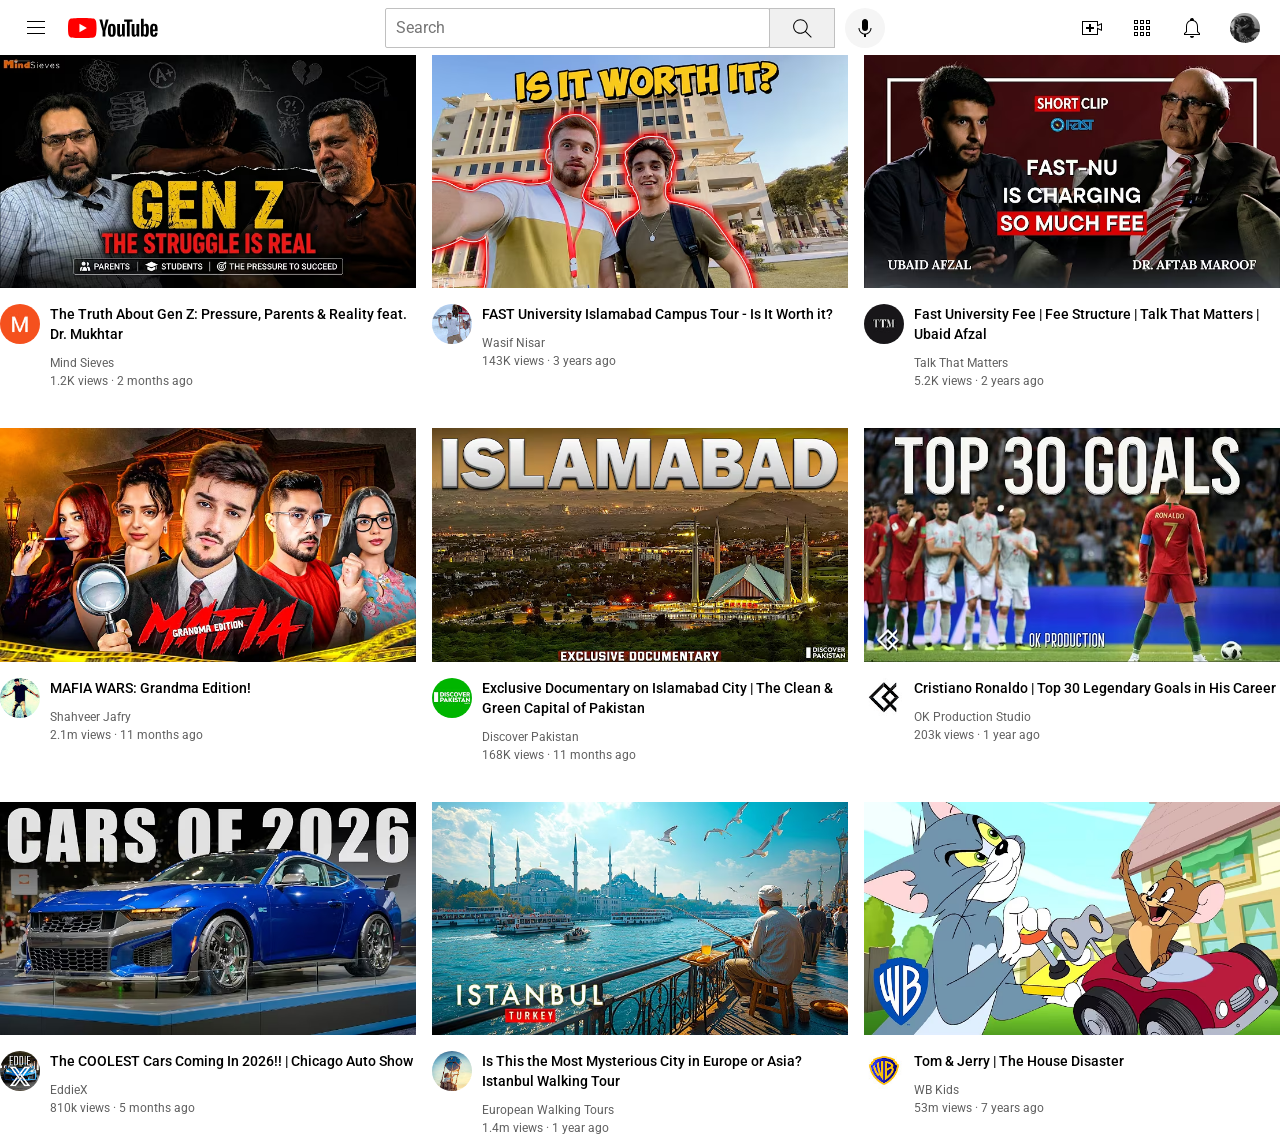
==== Final-Project/youtube.html @ 2e14cc32 "minor" ====
<!DOCTYPE html>
<html>
    <head>
          <title>Youtube.com</title>
<link rel="preconnect" href="https://fonts.googleapis.com">
<link rel="preconnect" href="https://fonts.gstatic.com" crossorigin>
<link href="https://fonts.googleapis.com/css2?family=Roboto:ital,wght@0,100..900;1,100..900&display=swap" rel="stylesheet">
<link rel="stylesheet" href="styles/general.css">
<link rel="stylesheet" href="styles/video.css">
<link rel="stylesheet" href="styles/header.css">
    </head>
    <body>
        <div class="header">
            <div class="left-section">
                <img class="hamburger-menue" src="Icons/hamburger-menu.svg">
                <img class="youtube-logo" src="Icons/youtube-logo.svg">
            </div>

            <div class="middle-section">
                <input class="searchbar" type="text" placeholder="Search">
                <button class="search-button">
                    <img class="search-icon" src="Icons/search.svg">
                </button>
                <button class="voice-button"> 
                    <img class="voice-icon" src="Icons/voice-search-icon.svg">
                </button>
            </div>
            <div class="right-section">
                <img class="upload" src="Icons/upload.svg">
                <img class="apps" src="Icons/youtube-apps.svg">
                <img class="notifications" src="Icons/notifications.svg">
                <img class="dp" src="Icons/mychannel.jpg">
            </div>
        </div>

        
        <div class="video-grid">

            <div class="video-preview">
            <div class="thumbnail-row">
                <img class="picture" src="thumbnails/thumbnail1.avif">
            </div>
            <div class="video-info-grid">
                <div class="channel-picture">
                    <img class="profile-picture" src="thumbnails/sirsite.jpg">
                </div>
                <div class="video-info">
        <p class="video-title">
        The Truth About Gen Z: Pressure, Parents & Reality feat. Dr. Mukhtar
        </p>
        <p class="video-author">
            Mind Sieves
        </p>
        <p class="video-stats">
            1.2K views &#183; 2 months ago
        </p>   
                </div>
            </div>
        </div>



        <div class="video-preview">
            <div class="thumbnail-row2">
                 <img class="picture" src="thumbnails/thumbnail2.avif">
            </div>
            <div class="video-info-grid">
                <div class="channel2-picture">
                    <img class="profile-picture2" src="thumbnails/vloggersite.jpg">
                </div>
                <div class="video-info2">
        <p class="video-title">
            FAST University Islamabad Campus Tour - Is It Worth it?
        </p>
        <p class="video-authorr">
            Wasif Nisar
        </p>
        <p class="video-statss">
            143K views &#183; 3 years ago
        </p> 
            </div>
        </div>
        </div>



        <div class="video-preview">
            <div class="thumbnail-row">
                <img class="picture" src="thumbnails/thumbnail3.avif">
            </div>
            <div class="video-info-grid">
                <div class="channel-picture">
                    <img class="profile-picture" src="thumbnails/talksite.jpg">
                </div>
                <div class="video-info">
        <p class="video-title">
        Fast University Fee | Fee Structure | Talk That Matters | Ubaid Afzal
        </p>
        <p class="video-author">
            Talk That Matters
        </p>
        <p class="video-stats">
            5.2K views &#183; 2 years ago
        </p>   
                </div>
            </div>
        </div>



        <div class="video-preview">
            <div class="thumbnail-row2">
                 <img class="picture" src="thumbnails/thumbnail4.avif">
            </div>
            <div class="video-info-grid">
                <div class="channel2-picture">
                    <img class="profile-picture2" src="thumbnails/shavsite.jpg">
                </div>
                <div class="video-info2">
        <p class="video-title">
            MAFIA WARS: Grandma Edition!
        </p>
        <p class="video-authorr">
            Shahveer Jafry
        </p>
        <p class="video-statss">
            2.1m views &#183; 11 months ago
        </p> 
            </div>
        </div>
        </div>



        <div class="video-preview">
            <div class="thumbnail-row">
                <img class="picture" src="thumbnails/thumbnail5.avif">
            </div>
            <div class="video-info-grid">
                <div class="channel-picture">
                    <img class="profile-picture" src="thumbnails/discoversite.jpg">
                </div>
                <div class="video-info">
        <p class="video-title">
            Exclusive Documentary on Islamabad City | The Clean & Green Capital of Pakistan
        </p>
        <p class="video-author">
            Discover Pakistan
        </p>
        <p class="video-stats">
            168K views &#183; 11 months ago
        </p>   
                </div>
            </div>
        </div>



        <div class="video-preview">
            <div class="thumbnail-row2">
                 <img class="picture" src="thumbnails/thumbnail6.avif">
            </div>
            <div class="video-info-grid">
                <div class="channel2-picture">
                    <img class="profile-picture2" src="thumbnails/cr7site.jpg">
                </div>
                <div class="video-info2">
        <p class="video-title">
            Cristiano Ronaldo | Top 30 Legendary Goals in His Career 
        </p>
        <p class="video-authorr">
            OK Production Studio
        </p>
        <p class="video-statss">
            203k views &#183; 1 year ago
        </p> 
            </div>
        </div>
        </div>



        <div class="video-preview">
            <div class="thumbnail-row2">
                 <img class="picture" src="thumbnails/thumbnail7.avif">
            </div>
            <div class="video-info-grid">
                <div class="channel1-picture">
                    <img class="profile-picture2" src="thumbnails/carsite.jpg">
                </div>
                <div class="video-info">
        <p class="video-title">
            The COOLEST Cars Coming In 2026!! | Chicago Auto Show
        </p>
        <p class="video-author">
            EddieX
        </p>
        <p class="video-stats">
            810k views &#183; 5 months ago
        </p> 
            </div>
        </div>
        </div>




        <div class="video-preview">
            <div class="thumbnail-row2">
                 <img class="picture" src="thumbnails/thumbnail8.avif">
            </div>
            <div class="video-info-grid">
                <div class="channel1-picture">
                    <img class="profile-picture2" src="thumbnails/turksite.jpg">
                </div>
                <div class="video-info">
        <p class="video-title">
            Is This the Most Mysterious City in Europe or Asia? Istanbul Walking Tour
        </p>
        <p class="video-author">
            European Walking Tours
        </p>
        <p class="video-stats">
            1.4m views &#183; 1 year ago
        </p> 
            </div>
        </div>
        </div>




        
        <div class="video-preview">
            <div class="thumbnail-row2">
                 <img class="picture" src="thumbnails/thumbnail9.avif">
            </div>
            <div class="video-info-grid">
                <div class="channel1-picture">
                    <img class="profile-picture2" src="thumbnails/tomjerrysite.jpg">
                </div>
                <div class="video-info">
        <p class="video-title">
            Tom & Jerry | The House Disaster 
        </p>
        <p class="video-author">
            WB Kids
        </p>
        <p class="video-stats">
            53m views &#183; 7 years ago
        </p> 
            </div>
        </div>
        </div>

        </div>
    </body>
</html>
---- Final-Project/styles/general.css ----
p {
                font-family: Roboto, Arial;
                margin-top: 0;
                margin-bottom: 0;

            }   
            body {
                margin: 0;
            }
---- Final-Project/styles/video.css ----
.picture {
                width: 100%;
            } 
            .video-title {
                margin-top: 0;
                font-size: 14px;
                font-weight: 500;
                line-height: 20px;
                margin-bottom: 12px;
            }
            .profile-picture {
                width: 40px;
                border-radius: 50px;
            }
            .thumbnail-row {
                margin-bottom: 12px;
            }
            .video-author,.video-stats {
                font-size: 12px;
                color: rgb(96,96,96);
            }
            .video-author {
                margin-bottom: 4px;
            }
            .video-info-grid {
                display: grid;
                grid-template-columns: 50px 1fr;
            }


            
            .profile-picture2 {
                border-radius: 50px;
                width:40px;
            }
            .video-authorr, .video-statss {
                font-size: 12px;
                color: rgb(96,96,96);
            }
            .thumbnail-row2 {
                margin-bottom: 12px;
            }
            .video-authorr {
                margin-bottom: 4px;
            }
            .video-grid {
                display: grid;
                grid-template-columns: 1fr 1fr 1fr;
                column-gap: 16px;
                row-gap: 40px;
            }
---- Final-Project/styles/header.css ----
.header {
    height: 55px;
    display: flex;
    flex-direction: row;
    justify-content: space-between;
}
.left-section {
    align-items: center;
    display: flex;
}
.hamburger-menue {
    height: 24px;
    margin-left: 24px;
    margin-right: 20px;
}
.youtube-logo {
    height: 20px;
}
.middle-section {
    flex: 1;
    margin-left: 70px;
    margin-right: 38px;
    max-width: 500px;
    display: flex;
    align-items: center;
}
.search-button {
    height:40px;
    width:66px;
    background-color: rgb(240 240 240);
    border-width: 1px;
    border-style: solid;
    border-color: rgb(192 192 192);
    margin-left: -1px;
    margin-right: 10px;
}
.search-icon {
    height: 25px;
    margin-top: 4px;
}
.voice-button {
    height: 40px;
    width: 40px;
    border-radius: 20px;
    border: none;
    background-color: rgb(245, 245, 245);
}
.voice-icon {
    height: 24px;
    margin-top: 4px;
}
.searchbar {
    flex: 1;
    height: 36px;
    font-size: 16px;
    padding-left: 10px;
    border-width: 1px;
    border-style: solid;
    border-color: rgb(192 192 192);
    border-radius: 2px;
    box-shadow: inset 1px 2px 3px rgba(0 0 0 0.05);
    width: 0;
}
.searchbar::placeholder {
    font-family: Roboto,Arial;
    font-size: 16px;
}
.right-section {
    width: 180px;
    display: flex;
    align-items: center;
    justify-content: space-between;
    margin-right: 20px;
    flex-shrink: 0;
}
.upload {
    height: 24px;
}
.apps {
    height: 24px;
}
.notifications {
    height: 24px;
}
.dp {
    border-radius: 15px;
    height: 30px;
    width: 30px;
}
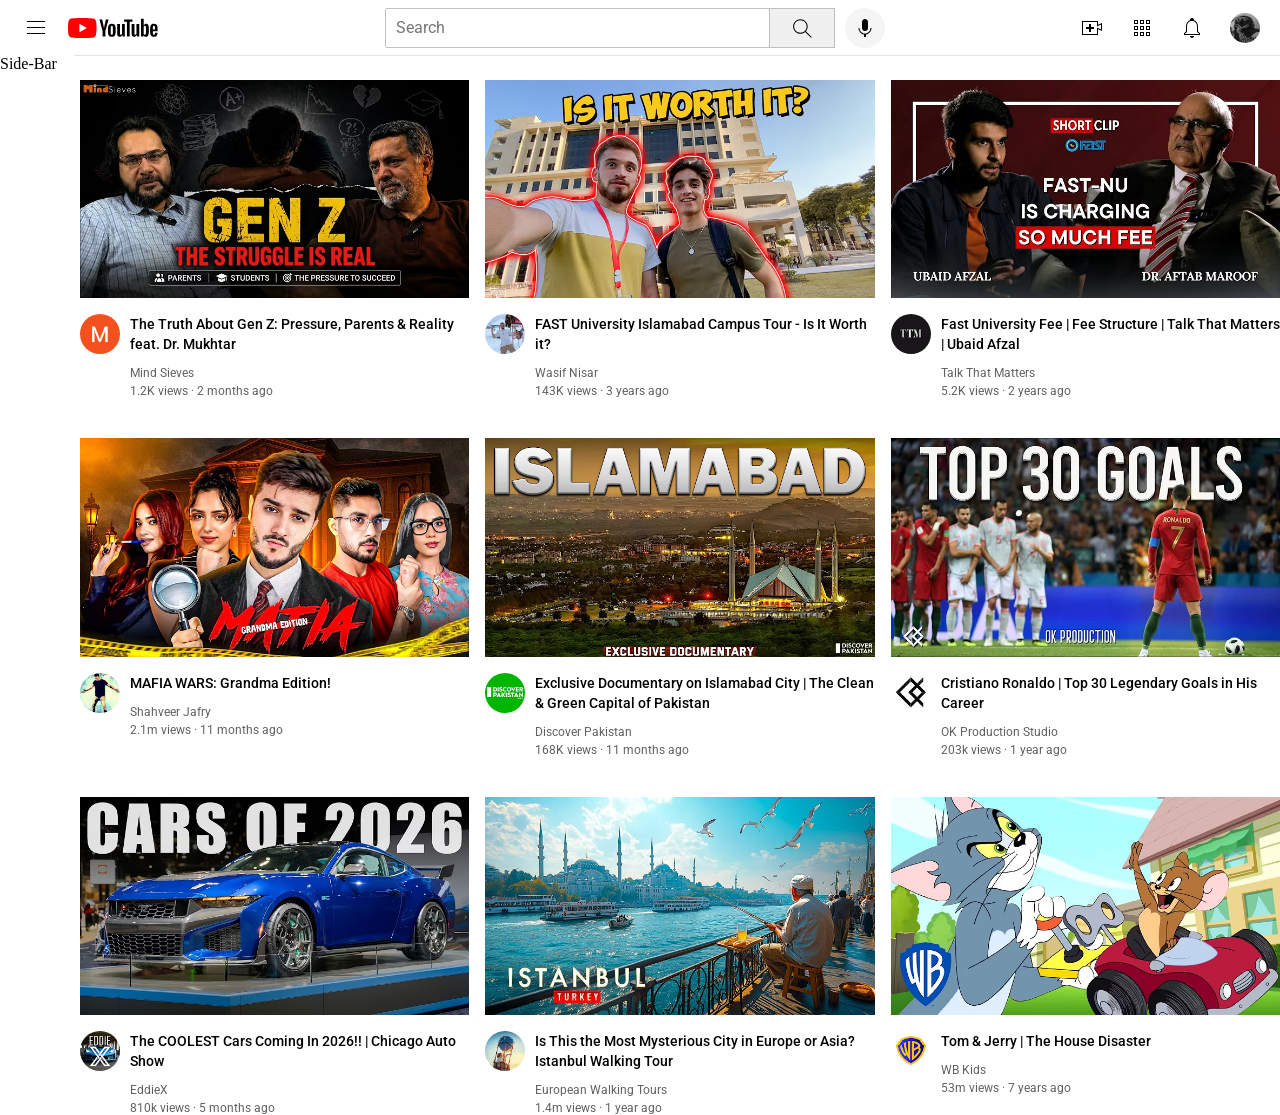
==== commit 1d9c9586: "update" ====
--- a/Final-Project/youtube.html
+++ b/Final-Project/youtube.html
@@ -8,6 +8,7 @@
 <link rel="stylesheet" href="styles/general.css">
 <link rel="stylesheet" href="styles/video.css">
 <link rel="stylesheet" href="styles/header.css">
+<link rel="stylesheet" href="styles/side-bar.css">
     </head>
     <body>
         <div class="header">
@@ -33,6 +34,11 @@
             </div>
         </div>
 
+        <div class="sidebar">Side-Bar
+
+
+        </div>
+
         
         <div class="video-grid">
 
@@ -257,3 +263,5 @@
     </body>
 </html>
 
+
+
--- a/Final-Project/styles/general.css
+++ b/Final-Project/styles/general.css
@@ -6,4 +6,6 @@
             }   
             body {
                 margin: 0;
+                padding-top: 80px;
+                padding-left: 80px;
             }
--- a/Final-Project/styles/header.css
+++ b/Final-Project/styles/header.css
@@ -3,6 +3,15 @@
     display: flex;
     flex-direction: row;
     justify-content: space-between;
+    position: fixed;
+    top: 0px;
+    left: 0px;
+    right: 0px;
+    background-color: white;
+    border-bottom-width: 1px;
+    border-bottom-style: solid;
+    border-bottom-color: rgb(228, 228, 228);
+
 }
 .left-section {
     align-items: center;
@@ -86,4 +95,5 @@
     border-radius: 15px;
     height: 30px;
     width: 30px;
-}+}
+
--- a/Final-Project/styles/side-bar.css
+++ b/Final-Project/styles/side-bar.css
@@ -0,0 +1,9 @@
+.sidebar {
+    position: fixed;
+    left: 0px;
+    bottom: 0px;
+    top: 55px;
+    background-color: white;
+    width:74px;
+
+}
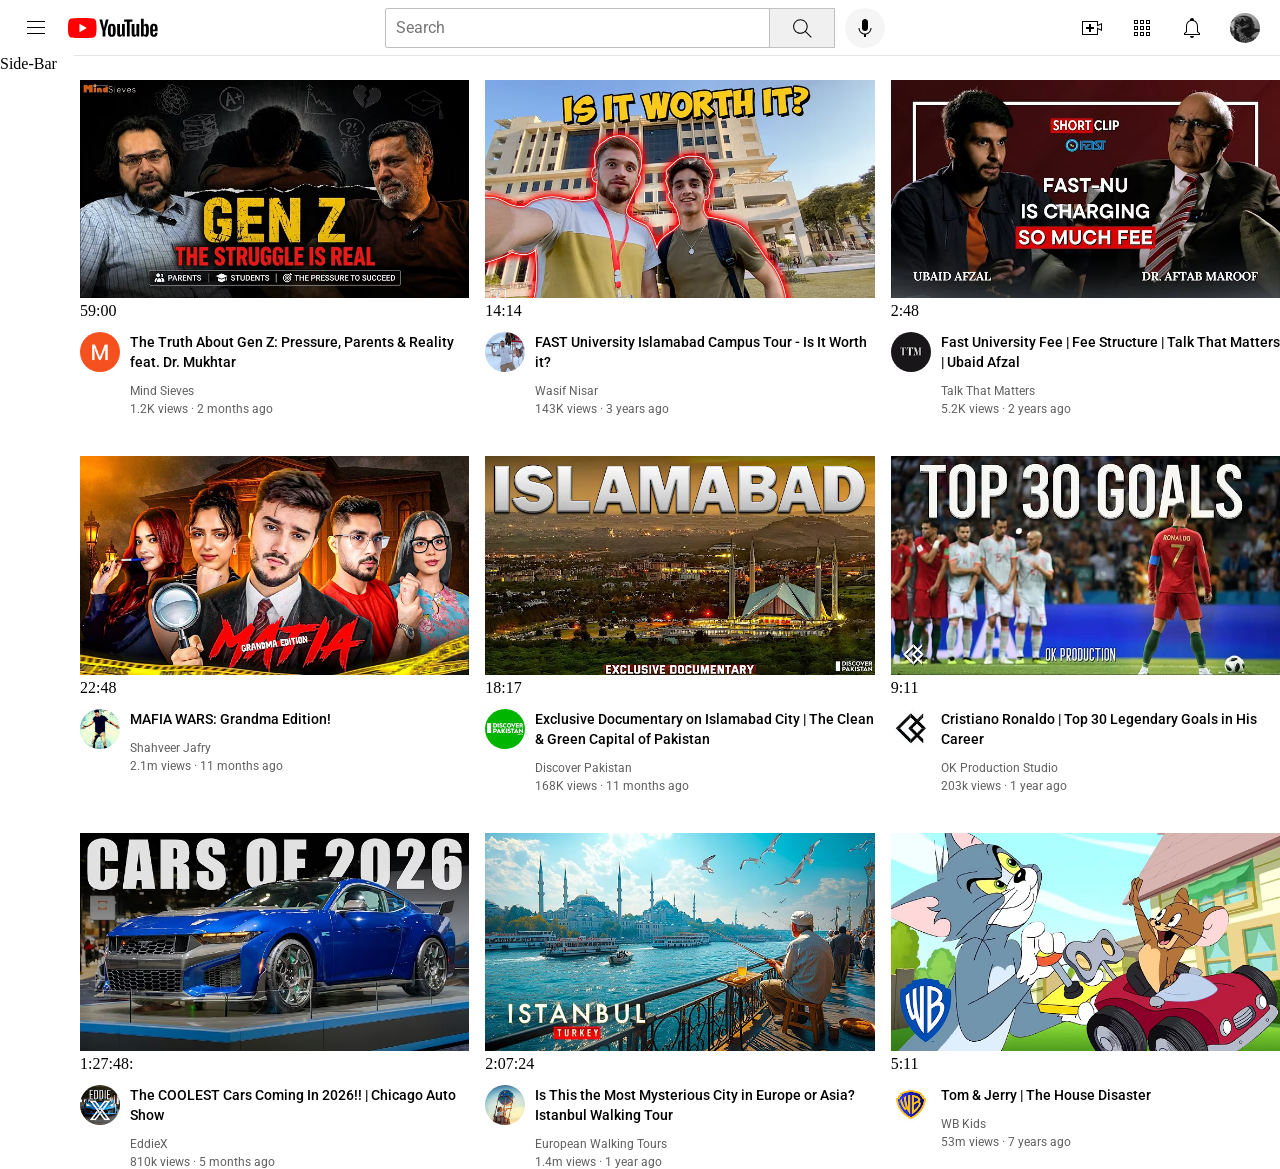
==== commit 373fb21c: "divs for timeline" ====
--- a/Final-Project/youtube.html
+++ b/Final-Project/youtube.html
@@ -45,6 +45,7 @@
             <div class="video-preview">
             <div class="thumbnail-row">
                 <img class="picture" src="thumbnails/thumbnail1.avif">
+                <div class="video-time">59:00</div>
             </div>
             <div class="video-info-grid">
                 <div class="channel-picture">
@@ -69,6 +70,7 @@
         <div class="video-preview">
             <div class="thumbnail-row2">
                  <img class="picture" src="thumbnails/thumbnail2.avif">
+                 <div class="video-time">14:14</div>
             </div>
             <div class="video-info-grid">
                 <div class="channel2-picture">
@@ -93,6 +95,7 @@
         <div class="video-preview">
             <div class="thumbnail-row">
                 <img class="picture" src="thumbnails/thumbnail3.avif">
+                <div class="video-time">2:48</div>
             </div>
             <div class="video-info-grid">
                 <div class="channel-picture">
@@ -117,6 +120,7 @@
         <div class="video-preview">
             <div class="thumbnail-row2">
                  <img class="picture" src="thumbnails/thumbnail4.avif">
+                 <div class="video-time">22:48</div>
             </div>
             <div class="video-info-grid">
                 <div class="channel2-picture">
@@ -141,6 +145,7 @@
         <div class="video-preview">
             <div class="thumbnail-row">
                 <img class="picture" src="thumbnails/thumbnail5.avif">
+                <div class="video-time">18:17</div>
             </div>
             <div class="video-info-grid">
                 <div class="channel-picture">
@@ -165,6 +170,7 @@
         <div class="video-preview">
             <div class="thumbnail-row2">
                  <img class="picture" src="thumbnails/thumbnail6.avif">
+                 <div class="video-time">9:11</div>
             </div>
             <div class="video-info-grid">
                 <div class="channel2-picture">
@@ -189,6 +195,7 @@
         <div class="video-preview">
             <div class="thumbnail-row2">
                  <img class="picture" src="thumbnails/thumbnail7.avif">
+                 <div class="video-time">1:27:48:</div>
             </div>
             <div class="video-info-grid">
                 <div class="channel1-picture">
@@ -214,6 +221,7 @@
         <div class="video-preview">
             <div class="thumbnail-row2">
                  <img class="picture" src="thumbnails/thumbnail8.avif">
+                 <div class="video-time">2:07:24</div>
             </div>
             <div class="video-info-grid">
                 <div class="channel1-picture">
@@ -240,6 +248,7 @@
         <div class="video-preview">
             <div class="thumbnail-row2">
                  <img class="picture" src="thumbnails/thumbnail9.avif">
+                 <div class="video-time">5:11</div>
             </div>
             <div class="video-info-grid">
                 <div class="channel1-picture">
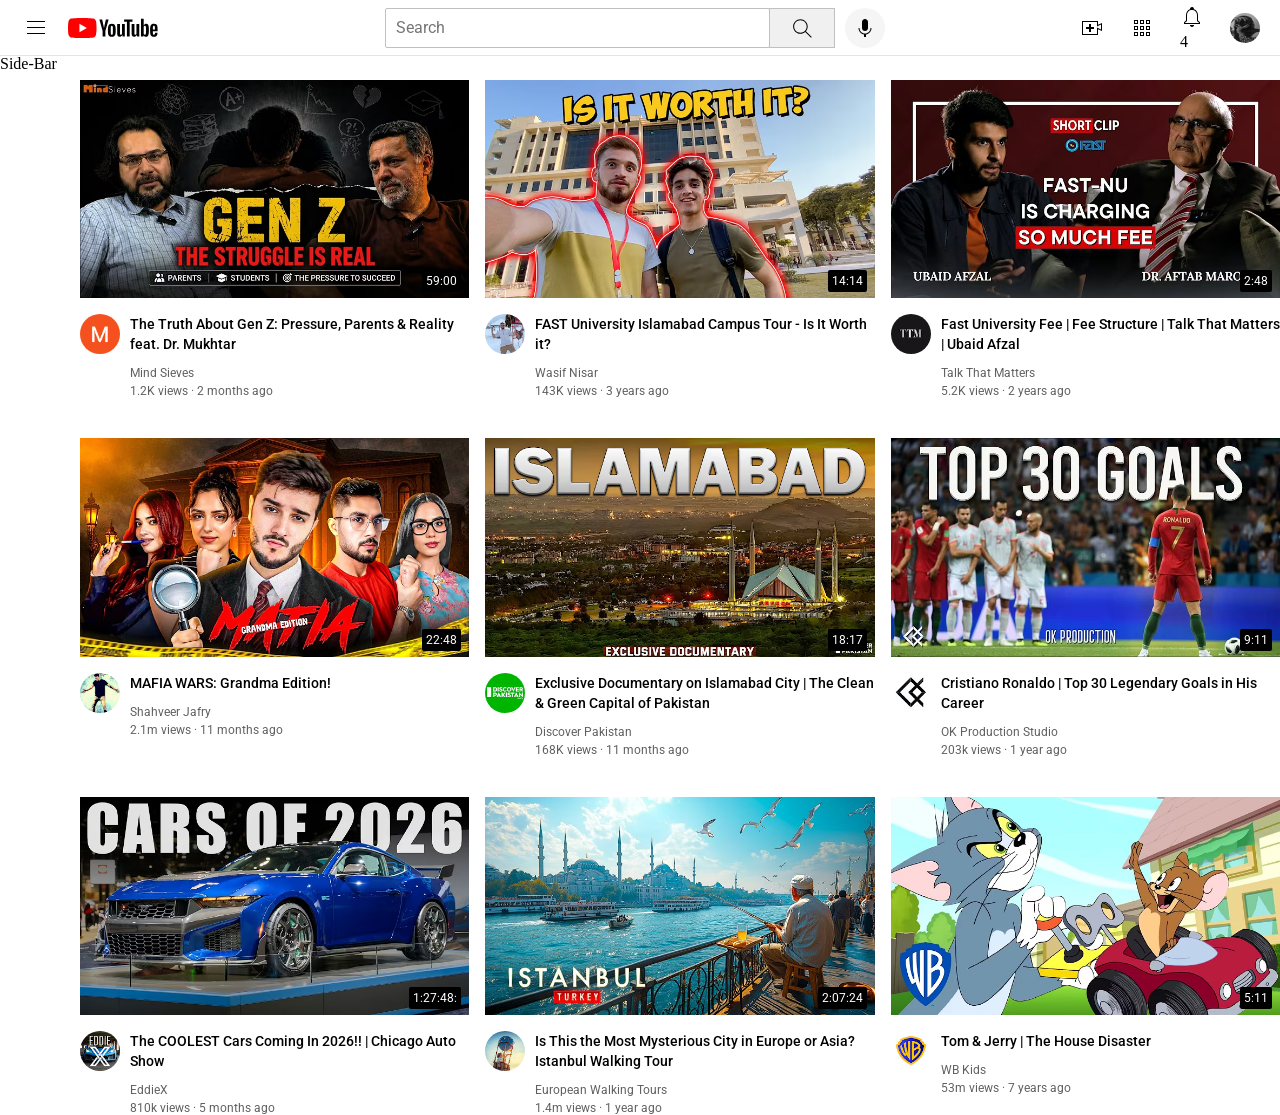
==== commit 7d627993: "div notification" ====
--- a/Final-Project/youtube.html
+++ b/Final-Project/youtube.html
@@ -29,7 +29,10 @@
             <div class="right-section">
                 <img class="upload" src="Icons/upload.svg">
                 <img class="apps" src="Icons/youtube-apps.svg">
-                <img class="notifications" src="Icons/notifications.svg">
+                <div class="notifications-icon-container">
+                    <img class="notifications" src="Icons/notifications.svg">
+                    <div class="notifications-count">4</div>
+                </div>
                 <img class="dp" src="Icons/mychannel.jpg">
             </div>
         </div>
--- a/Final-Project/styles/video.css
+++ b/Final-Project/styles/video.css
@@ -14,6 +14,7 @@
             }
             .thumbnail-row {
                 margin-bottom: 12px;
+                position: relative;
             }
             .video-author,.video-stats {
                 font-size: 12px;
@@ -28,7 +29,7 @@
             }
 
 
-            
+
             .profile-picture2 {
                 border-radius: 50px;
                 width:40px;
@@ -39,6 +40,7 @@
             }
             .thumbnail-row2 {
                 margin-bottom: 12px;
+                position: relative;
             }
             .video-authorr {
                 margin-bottom: 4px;
@@ -48,4 +50,19 @@
                 grid-template-columns: 1fr 1fr 1fr;
                 column-gap: 16px;
                 row-gap: 40px;
+            }
+            .video-time {
+                background-color: black;
+                color: white;
+                position: absolute;
+                bottom: 10px;
+                right: 8px;
+                font-family: Roboto,Arial;
+                font-size: 12px;
+                font-weight: 500px;
+                padding-left: 4px;
+                padding-right: 4px;
+                padding-top: 4px;
+                padding-bottom: 4px;
+                border-radius: 2px;
             }
--- a/Final-Project/styles/header.css
+++ b/Final-Project/styles/header.css
@@ -11,6 +11,7 @@
     border-bottom-width: 1px;
     border-bottom-style: solid;
     border-bottom-color: rgb(228, 228, 228);
+    z-index: 100;
 
 }
 .left-section {
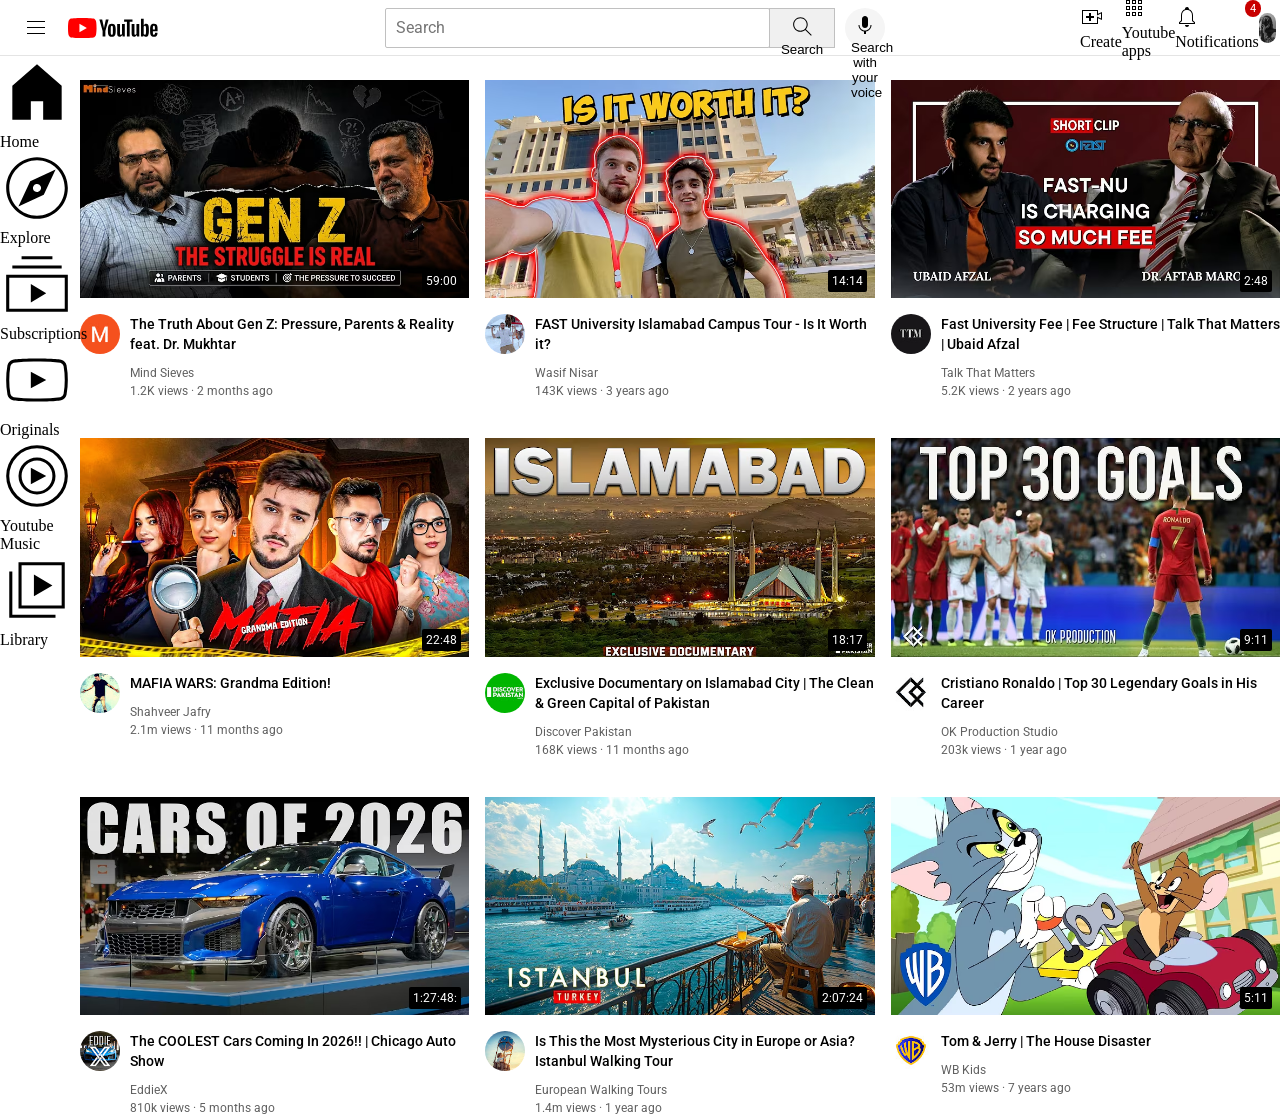
==== commit 2b661c96: "updates" ====
--- a/Final-Project/youtube.html
+++ b/Final-Project/youtube.html
@@ -21,25 +21,58 @@
                 <input class="searchbar" type="text" placeholder="Search">
                 <button class="search-button">
                     <img class="search-icon" src="Icons/search.svg">
+                    <div class="tooltip">Search</div>
                 </button>
                 <button class="voice-button"> 
                     <img class="voice-icon" src="Icons/voice-search-icon.svg">
+                    <div class="voice-tooltip">Search with your voice</div>
                 </button>
             </div>
             <div class="right-section">
-                <img class="upload" src="Icons/upload.svg">
-                <img class="apps" src="Icons/youtube-apps.svg">
+                <div class="upload-icon-container">
+                     <img class="upload" src="Icons/upload.svg">
+                     <div class="video-tooltip">Create</div>
+                </div>
+                <div class="apps-container">
+                    <img class="apps" src="Icons/youtube-apps.svg">
+                    <div class="video-tooltip">Youtube apps</div>
+                </div>
                 <div class="notifications-icon-container">
-                    <img class="notifications" src="Icons/notifications.svg">
+                    <div class="noti-container">
+                         <img class="notifications" src="Icons/notifications.svg">
+                         <div class="video-tooltip">Notifications</div>
+                    </div>
                     <div class="notifications-count">4</div>
                 </div>
                 <img class="dp" src="Icons/mychannel.jpg">
             </div>
         </div>
 
-        <div class="sidebar">Side-Bar
-
-
+        <div class="sidebar">
+            <div class="side-bar-link">
+                <img src="Icons/home.svg">
+                <div>Home</div>
+            </div>
+            <div class="side-bar-link">
+                <img src="Icons/explore.svg">
+                <div>Explore</div>
+            </div>
+            <div class="side-bar-link">
+                <img src="Icons/subscriptions.svg">
+                <div>Subscriptions</div>
+            </div>
+            <div class="side-bar-link">
+                <img src="Icons/originals.svg">
+                <div>Originals</div>
+            </div>
+            <div class="side-bar-link">
+                <img src="Icons/youtube-music.svg">
+                <div>Youtube Music</div>
+            </div>
+            <div class="side-bar-link">
+                <img src="Icons/library.svg">
+                <div>Library</div>
+            </div>
         </div>
 
         
--- a/Final-Project/styles/header.css
+++ b/Final-Project/styles/header.css
@@ -91,6 +91,24 @@
 }
 .notifications {
     height: 24px;
+
+}
+.notifications-icon-container {
+    position: relative;
+}
+.notifications-count {
+    position: absolute;
+    top: -5px;
+    right: -2px;
+    background-color: rgb(200, 0, 0);
+    color: white;
+    border-radius: 10px;
+    font-family: Roboto,Arial;
+    font-size: 11px;
+    padding-left: 5px;
+    padding-right: 5px;
+    padding-top: 2px;
+    padding-bottom: 2px;
 }
 .dp {
     border-radius: 15px;
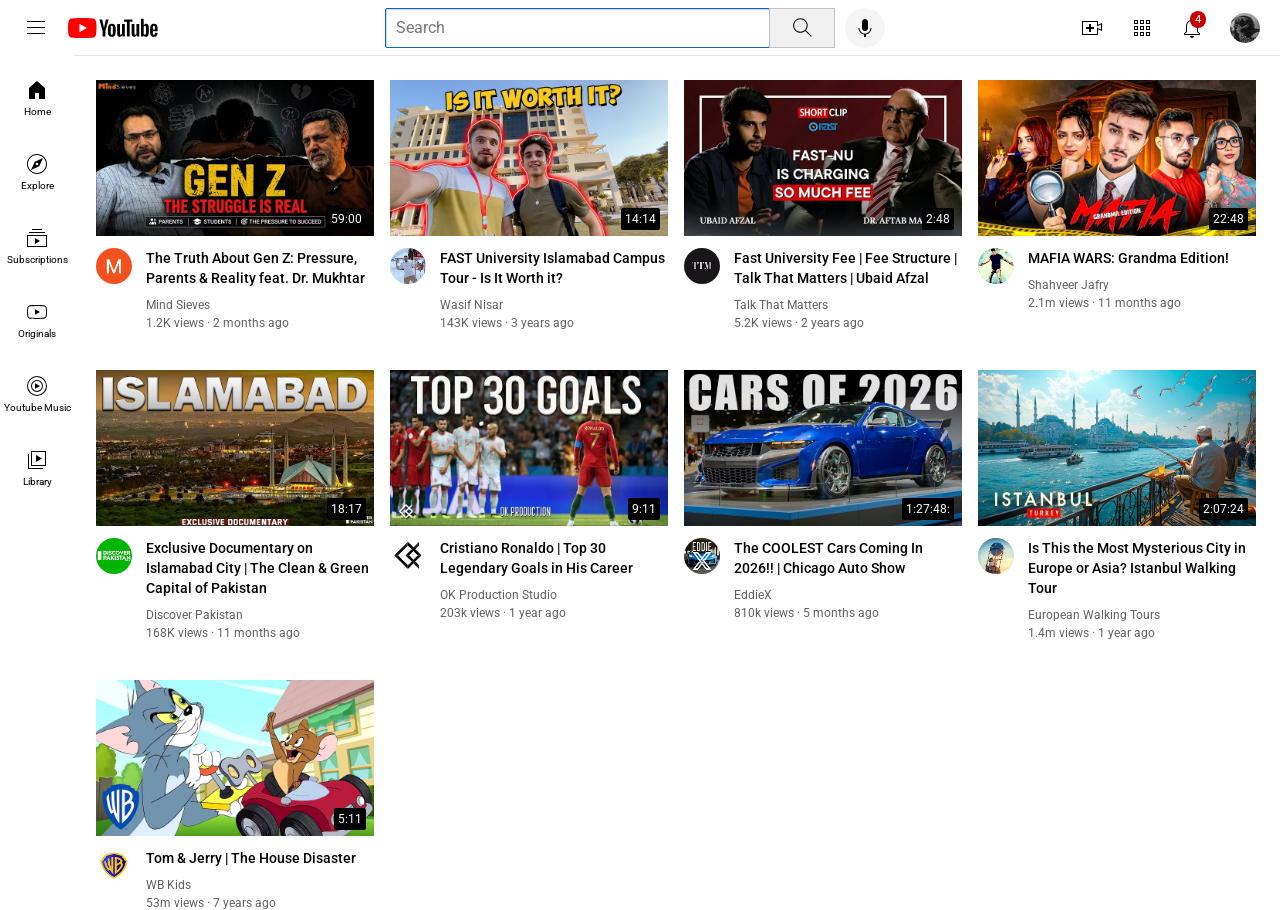
==== commit 185c4cd1: "minor" ====
--- a/Final-Project/youtube.html
+++ b/Final-Project/youtube.html
@@ -309,4 +309,3 @@
 </html>
 
 
-
--- a/Final-Project/styles/general.css
+++ b/Final-Project/styles/general.css
@@ -7,5 +7,7 @@
             body {
                 margin: 0;
                 padding-top: 80px;
-                padding-left: 80px;
+                padding-left: 96px;
+                padding-right: 24px;
+                background-color: light rgb(248, 248, 248);
             }
--- a/Final-Project/styles/video.css
+++ b/Final-Project/styles/video.css
@@ -6,14 +6,14 @@
                 font-size: 14px;
                 font-weight: 500;
                 line-height: 20px;
-                margin-bottom: 12px;
+                margin-bottom: 10px;
             }
             .profile-picture {
-                width: 40px;
+                width: 36px;
                 border-radius: 50px;
             }
             .thumbnail-row {
-                margin-bottom: 12px;
+                margin-bottom: 8px;
                 position: relative;
             }
             .video-author,.video-stats {
@@ -32,14 +32,14 @@
 
             .profile-picture2 {
                 border-radius: 50px;
-                width:40px;
+                width:36px;
             }
             .video-authorr, .video-statss {
                 font-size: 12px;
                 color: rgb(96,96,96);
             }
             .thumbnail-row2 {
-                margin-bottom: 12px;
+                margin-bottom: 8px;
                 position: relative;
             }
             .video-authorr {
@@ -51,6 +51,22 @@
                 column-gap: 16px;
                 row-gap: 40px;
             }
+            @media (max-width: 750px) {
+                .video-grid {
+                    grid-template-columns: 1fr 1fr;
+                }
+            }
+            @media (min-width: 751px) and (max-width: 99px) {
+                .video-grid {
+                    grid-template-columns: 1fr 1fr 1fr;
+                }
+            }
+            @media (min-width: 1000px) {
+                .video-grid {
+                    grid-template-columns: 1fr 1fr 1fr 1fr;
+                }
+            }
+            
             .video-time {
                 background-color: black;
                 color: white;
--- a/Final-Project/styles/header.css
+++ b/Final-Project/styles/header.css
@@ -43,10 +43,31 @@
     border-color: rgb(192 192 192);
     margin-left: -1px;
     margin-right: 10px;
+    position: relative;
+    display: flex;
+    justify-content: center;
+    align-items: center;
 }
+.search-button .tooltip {
+    position: absolute;
+    background-color: gray;
+    color: white;
+    padding-top: 4px;
+    padding-bottom: 4px;
+    padding-left: 8px;
+    padding-right: 8px;
+    border-radius: 2px;
+    font-size: 12px;
+    bottom: -30px;
+    opacity: 0;
+    transition: opacity 0.15s;
+    pointer-events: none;
+}
+.search-button:hover .tooltip {
+    opacity: 1;
+} 
 .search-icon {
     height: 25px;
-    margin-top: 4px;
 }
 .voice-button {
     height: 40px;
@@ -54,10 +75,32 @@
     border-radius: 20px;
     border: none;
     background-color: rgb(245, 245, 245);
+    position: relative;
+    display: flex;
+    justify-content: center;
+    align-items: center;
+}
+.voice-button .voice-tooltip {
+    position: absolute;
+    background-color: gray;
+    color: white;
+    padding-top: 4px;
+    padding-bottom: 4px;
+    padding-left: 8px;
+    padding-right: 8px;
+    border-radius: 2px;
+    font-size: 12px;
+    bottom: -29px;
+    opacity: 0;
+    transition: opacity 0.15s;
+    pointer-events: none;
+    white-space: nowrap;
+}
+.voice-button:hover .voice-tooltip {
+    opacity: 1;
 }
 .voice-icon {
     height: 24px;
-    margin-top: 4px;
 }
 .searchbar {
     flex: 1;
@@ -66,10 +109,18 @@
     padding-left: 10px;
     border-width: 1px;
     border-style: solid;
-    border-color: rgb(192 192 192);
+    border-color: rgb(6, 95, 212);
     border-radius: 2px;
-    box-shadow: inset 1px 2px 3px rgba(0 0 0 0.05);
+    box-shadow: inset 1px 1px 1px lightgray;
     width: 0;
+}
+.searchbar {
+    transition: border-color 0.15s;
+}
+
+.searchbar:focus {
+    outline: none;
+    border-color: rgb(6, 95, 212);
 }
 .searchbar::placeholder {
     font-family: Roboto,Arial;
@@ -114,5 +165,35 @@
     border-radius: 15px;
     height: 30px;
     width: 30px;
+    cursor: pointer;
 }
-
+.upload-icon-container, .apps-container,
+.noti-container {
+    position: relative;
+    display: flex;
+    justify-content: center;
+    align-items: center;
+}
+.upload-icon-container .video-tooltip,
+.apps-container .video-tooltip,
+.noti-container .video-tooltip {
+    position: absolute;
+    background-color: gray;
+    color: white;
+    padding-top: 4px;
+    padding-bottom: 4px;
+    padding-left: 8px;
+    padding-right: 8px;
+    border-radius: 2px;
+    font-size: 12px;
+    bottom: -28px;
+    opacity: 0;
+    transition: opacity 0.15s;
+    pointer-events: none;
+    white-space: nowrap;
+}
+.upload-icon-container:hover .video-tooltip,
+.apps-container:hover .video-tooltip,
+.noti-container:hover .video-tooltip {
+    opacity: 1;
+} 
--- a/Final-Project/styles/side-bar.css
+++ b/Final-Project/styles/side-bar.css
@@ -5,5 +5,27 @@
     top: 55px;
     background-color: white;
     width:74px;
+    z-index: 200;
+    padding-top: 5px;
+}
+.side-bar-link {
+    height: 74px;
+    display: flex;
+    justify-content: center;
+    align-items: center;
+    flex-direction: column;
+    cursor: pointer;
+}
+.side-bar-link:hover {
+    background-color: rgb(235, 235, 235);
 
+}
+.side-bar-link img {
+    height:24px;
+    margin-bottom: 4px;
+}
+.side-bar-link div {
+    font-family: Roboto, Arial;
+    font-size: 10px;
+    
 }
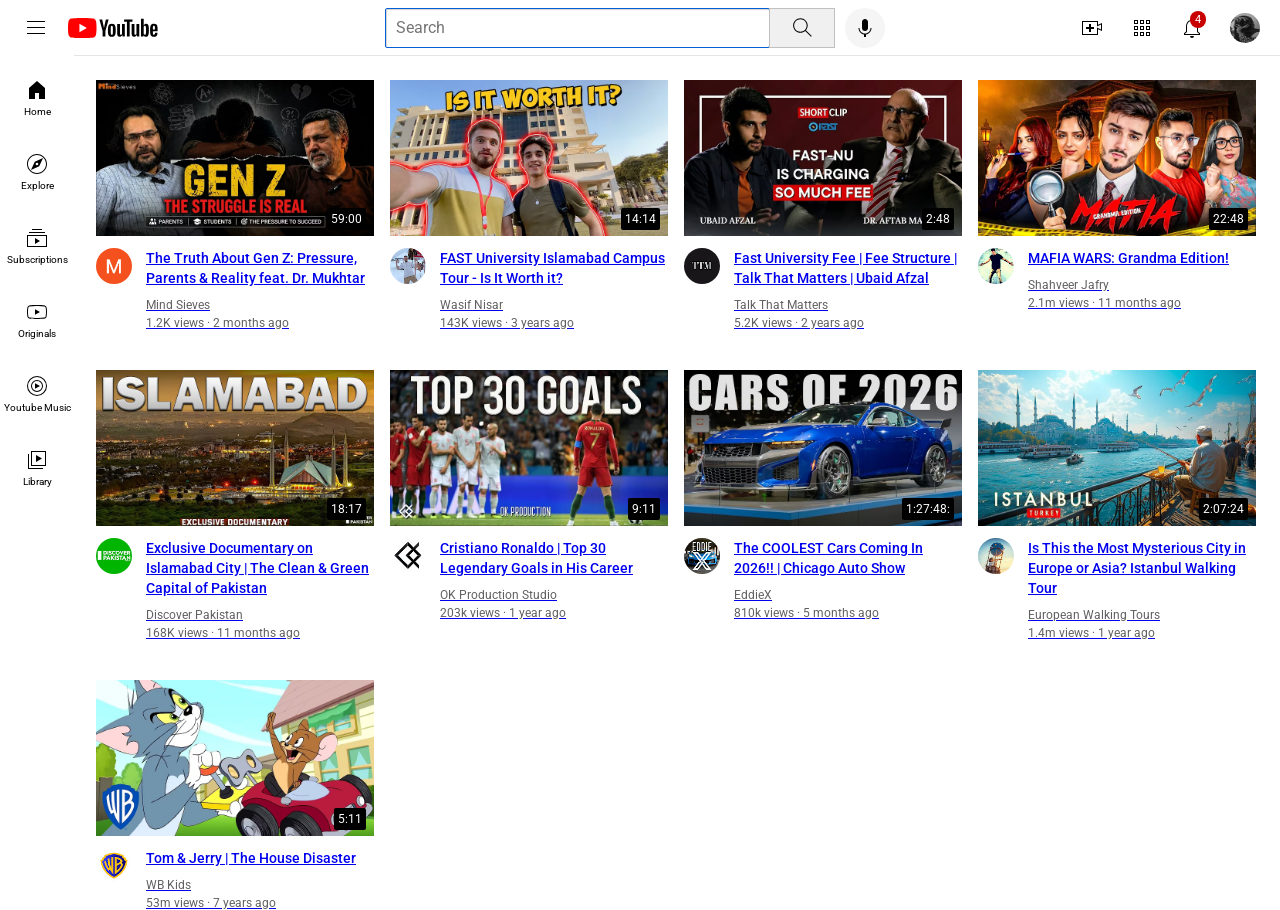
==== commit c4b7872f: "video links" ====
--- a/Final-Project/youtube.html
+++ b/Final-Project/youtube.html
@@ -77,7 +77,7 @@
 
         
         <div class="video-grid">
-
+            <a href="https://www.youtube.com/watch?v=NMEZAvPm-6Q&t=4s&pp=ygUKZHIgbXVraHRhcg%3D%3D" target="_blank" class="video-link">
             <div class="video-preview">
             <div class="thumbnail-row">
                 <img class="picture" src="thumbnails/thumbnail1.avif">
@@ -100,9 +100,10 @@
                 </div>
             </div>
         </div>
-
-
-
+        </a>
+
+
+        <a href="https://www.youtube.com/watch?v=DuxVX27-YRQ&t=211s" target="_blank" class="video-link">
         <div class="video-preview">
             <div class="thumbnail-row2">
                  <img class="picture" src="thumbnails/thumbnail2.avif">
@@ -125,9 +126,10 @@
             </div>
         </div>
         </div>
-
-
-
+        </a>
+
+
+        <a href="https://www.youtube.com/watch?v=T1l73rIeFds&t=39s" target="_blank" class="video-link">
         <div class="video-preview">
             <div class="thumbnail-row">
                 <img class="picture" src="thumbnails/thumbnail3.avif">
@@ -150,9 +152,11 @@
                 </div>
             </div>
         </div>
-
-
-
+        </a>
+
+
+
+        <a href="https://www.youtube.com/watch?v=noal6Om_MI0&pp=ygUMbWFmaWEgZ3Jhbm55" target="_blank" class="video-link">
         <div class="video-preview">
             <div class="thumbnail-row2">
                  <img class="picture" src="thumbnails/thumbnail4.avif">
@@ -175,9 +179,11 @@
             </div>
         </div>
         </div>
-
-
-
+        </a>
+
+
+
+        <a href="https://www.youtube.com/watch?v=HjTfLrIOR7Q&t=695s" target="_blank" class="video-link">
         <div class="video-preview">
             <div class="thumbnail-row">
                 <img class="picture" src="thumbnails/thumbnail5.avif">
@@ -200,9 +206,11 @@
                 </div>
             </div>
         </div>
-
-
-
+        </a>
+
+
+
+        <a href="https://www.youtube.com/watch?v=S_CYTYTdtUY&t=34s&pp=0gcJCUwLAYcqIYzv" target="_blank" class="video-link">
         <div class="video-preview">
             <div class="thumbnail-row2">
                  <img class="picture" src="thumbnails/thumbnail6.avif">
@@ -225,9 +233,11 @@
             </div>
         </div>
         </div>
-
-
-
+        </a>
+
+
+
+        <a href="https://www.youtube.com/watch?v=MDDVJWkpqwE&t=1156s" target="_blank" class="video-link">
         <div class="video-preview">
             <div class="thumbnail-row2">
                  <img class="picture" src="thumbnails/thumbnail7.avif">
@@ -250,10 +260,12 @@
             </div>
         </div>
         </div>
-
-
-
-
+        </a>
+
+
+
+
+        <a href="https://www.youtube.com/watch?v=OdJILdx2Q_E&pp=ygUIaXN0YW5idWw%3D" target="_blank" class="video-link">
         <div class="video-preview">
             <div class="thumbnail-row2">
                  <img class="picture" src="thumbnails/thumbnail8.avif">
@@ -276,11 +288,12 @@
             </div>
         </div>
         </div>
-
-
-
-
-        
+        </a>
+
+
+
+
+        <a href="https://www.youtube.com/watch?v=m_2XzeSTEAM&pp=ygUNdG9tIGFuZCBqZXJyeQ%3D%3D" target="_blank" class="video-link">
         <div class="video-preview">
             <div class="thumbnail-row2">
                  <img class="picture" src="thumbnails/thumbnail9.avif">
@@ -303,6 +316,7 @@
             </div>
         </div>
         </div>
+        </a>
 
         </div>
     </body>
